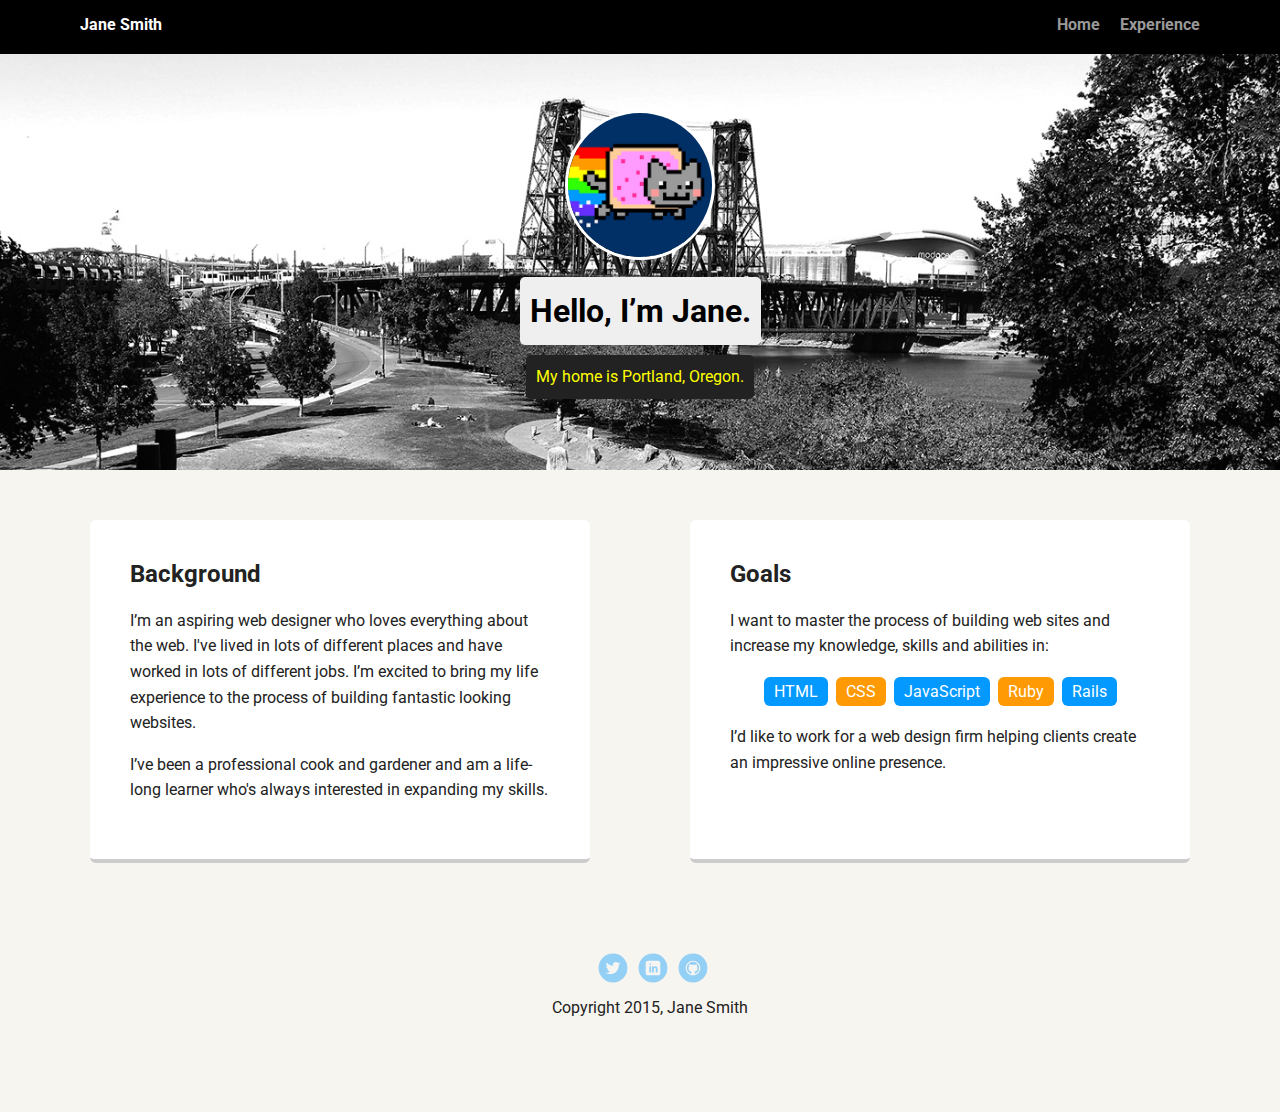
==== index.html @ 95b2ad78 "Added Treehouse starter project files" ====
<!doctype html>
<html lang="en">
<head>
  <meta charset="utf-8">
  <title>Jane Smith's Profile</title>
  <meta name="viewport" content="width=device-width, initial-scale=1.0">
  <link rel="stylesheet" href="styles.css">
  <link href="https://fonts.googleapis.com/css?family=Muli%7CRoboto:400,300,500,700,900" rel="stylesheet"></head>
  <body>

    <div class="main-nav">
        <ul class="nav">
          <li class="name">Jane Smith</li>
          <li><a href="#">Home</a></li>
          <li><a href="#">Experience</a></li>
        </ul>
    </div>

    <header>
      <img src="images/me.png" alt="Drawing of Jane Smith" class="profile-image">
      <h1 class="tag name">Hello, I’m Jane.</h1>
      <p class="tag location">My home is Portland, Oregon.</p>
    </header>

    <main class="flex">
      <div class="card">
        <h2>Background</h2>
        <p>I’m an aspiring web designer who loves everything about the web. I've lived in lots of different places and have worked in lots of different jobs. I’m excited to bring my life experience to the process of building fantastic looking websites.</p>
        <p>I’ve been a professional cook and gardener and am a life-long learner who's always interested in expanding my skills.</p>
      </div> 

      <div class="card">
        <h2>Goals</h2>
        <p>I want to master the process of building web sites and increase my knowledge, skills and abilities in:</p>
        <ul class="skills">
          <li>HTML</li>
          <li>CSS</li>
          <li>JavaScript</li>
          <li>Ruby</li>
          <li>Rails</li>
        </ul>
        <p>I’d like to work for a web design firm helping clients create an impressive online presence.</p>
      </div> 

    </main>
    <footer>
      <ul>
        <li><a href="#" class="social twitter">Twitter</a></li>
        <li><a href="#" class="social linkedin">LinkedIn</a></li>
        <li><a href="#" class="social github">Github</a></li>
      </ul>
      <p class="copyright">Copyright 2015, Jane Smith</p>
    </footer>
  </body>
  </html>
---- styles.css ----
/* Global Layout Set-up */
* { 
  box-sizing: border-box;
}
  
body {
  margin: 0;
  padding: 0;
  text-align: center;
  font-family: 'Roboto', sans-serif;
  color: #222;
  background: #f7f5f0;
}
/* Link Styles */

a {
  text-decoration: none;
  color: #999;
}
a:hover {
  color: #6633ff;
}

/* Section Styles */

.main-nav {
  width: 100%;
  background: black;
  min-height: 30px;
  padding: 10px;
  position: fixed;
  text-align: center;
}
.nav {
  display: flex;
  justify-content: space-around;
  font-weight: 700;
  list-style-type: none;
  margin: 0 auto;
  padding: 0;
}

.nav .name {
    display: block;
    margin-right: auto;
    color: white;
}
.nav li {
  padding: 5px 10px 10px 10px;
}
.nav a {
  transition: all .5s;
}
.nav a:hover {
  color: white
}

header {
  text-align: center;
  background: url('images/portland.jpg') no-repeat top center ;
  background-size: cover;
  overflow: hidden;
  padding-top: 60px;
}
header {
  line-height: 1.5;
}
header .profile-image {
  margin-top: 50px;
  width: 150px;
  height: 150px;
  border-radius: 50%;
  border: 3px solid white;
  transition: all .5s;
}
header .profile-image:hover {
  transform: scale(1.2) rotate(5deg);
}
.tag {
  background-color: #efefef;
  color: black;
  padding: 10px;
  border-radius: 5px;
  display: table;
  margin: 10px auto;
} 
.location {
  background-color: #222;
  color: yellow;
}
.card {
  margin: 30px;
  padding: 20px 40px 40px;
  max-width: 500px;
  text-align: left;
  background: #fff;
  border-bottom: 4px solid #ccc;
  border-radius: 6px;
  transition: all .5s;
}
.card:hover {
  border-color: #ff99ff;
}

ul.skills {
  padding: 0;
  text-align: center;
}

.skills li {
  border-radius: 6px;
  display: inline-block;
  background: #ff9904;
  color: white;
  padding: 5px 10px;
  margin: 2px;
}

.skills li:nth-child(odd) {
  background: #0399ff;
}

footer {
  width: 100%;
  min-height: 30px;
  padding: 20px 0 40px 20px;
}

footer .copyright {
  top: -8px;
  font-size: .75em;
}

footer ul {
  list-style-type: none;
  margin: 0;
  padding: 0;
}

footer ul li {
  display: inline-block;
}

a.social {
  display: inline-block;
  text-indent: -9999px;
  margin-left: 5px;
  width: 30px;
  height: 30px;
  background-size: 30px 30px;
  opacity: .4;
  transition: all .5s;
}
a.twitter {
  background-image: url(images/twitter.svg);
}
a.linkedin {
  background-image: url(images/linkedin.svg);
}
a.github {
  background-image: url(images/github.svg);
}
a.social:hover {
  opacity: 1;
}
.clearfix {
  clear: both;
}

/* Styles for larger screens */
@media screen and (min-width: 720px) {
  
  .flex {
      display: -ms-flexbox;      /* TWEENER - IE 10 */
      display: flex; 
      max-width: 1200px;
      -ms-flex-pack: distribute;
      justify-content: space-around;
      margin: 0 auto;
  }

  header {
    min-height: 470px;
  }

  .nav {
    max-width: 1200px;
    padding: 0 30px;
  }


  main {
    padding-top: 20px;
  }

  main p {
    line-height: 1.6em;
  }

  footer {
    font-size: 1.3em;
    max-width: 1200px;
    margin: 40px auto;
  }

}
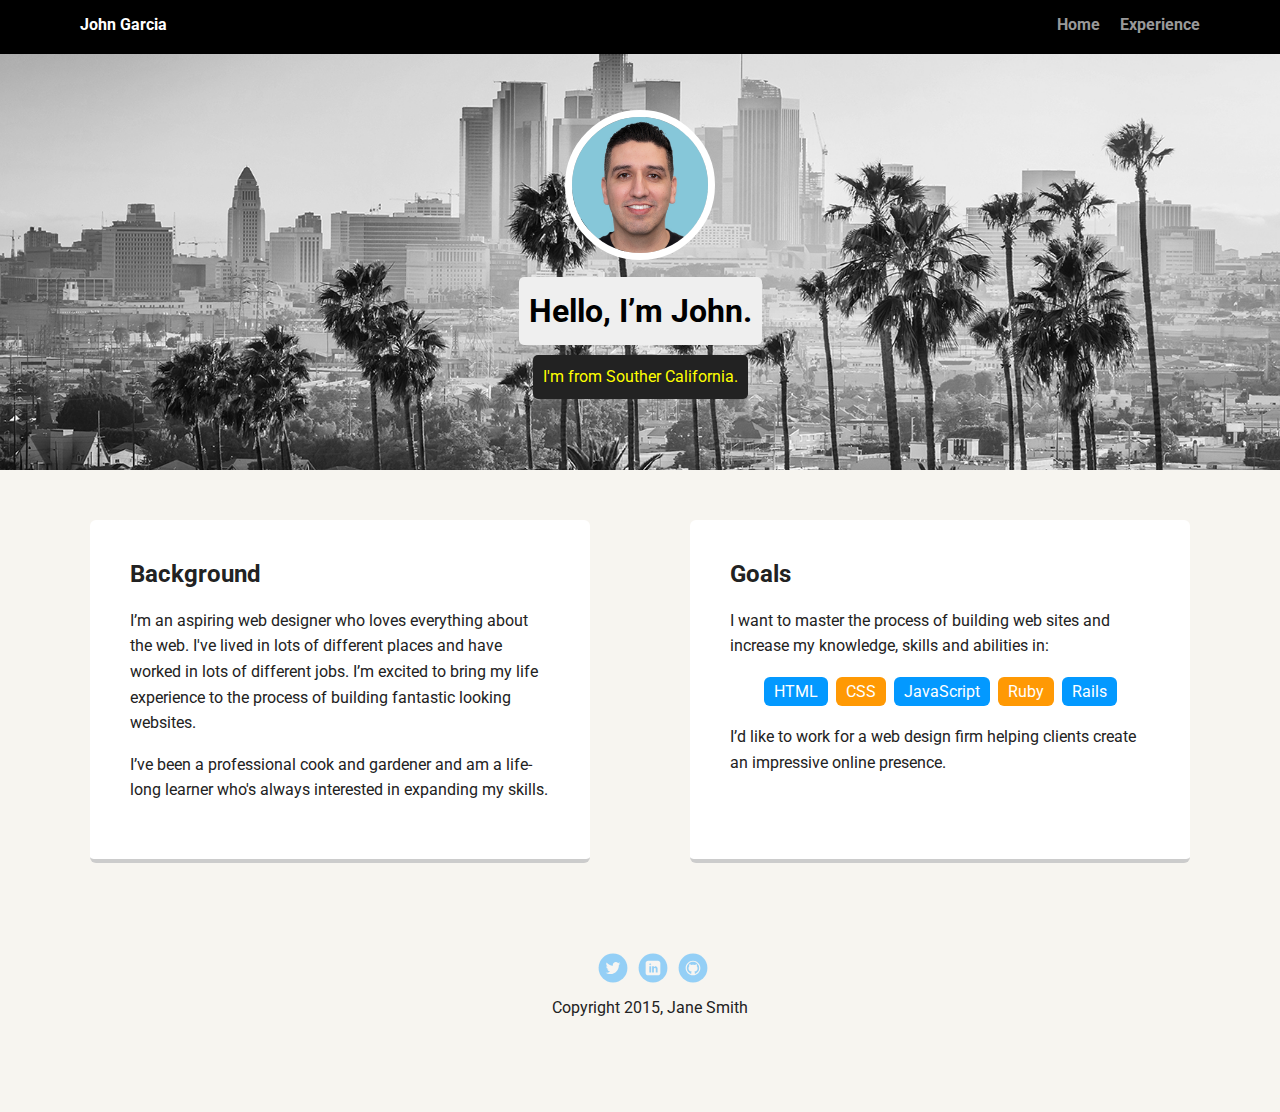
==== commit 1491625e: "Updated header profile and background images.  Updated header and nav text." ====
--- a/index.html
+++ b/index.html
@@ -10,16 +10,16 @@
 
     <div class="main-nav">
         <ul class="nav">
-          <li class="name">Jane Smith</li>
+          <li class="name">John Garcia</li>
           <li><a href="#">Home</a></li>
           <li><a href="#">Experience</a></li>
         </ul>
     </div>
 
     <header>
-      <img src="images/me.png" alt="Drawing of Jane Smith" class="profile-image">
-      <h1 class="tag name">Hello, I’m Jane.</h1>
-      <p class="tag location">My home is Portland, Oregon.</p>
+      <img src="images/profile-pic.jpg" alt="Picture of John Garcia" class="profile-image">
+      <h1 class="tag name">Hello, I’m John.</h1>
+      <p class="tag location">I'm from Souther California.</p>
     </header>
 
     <main class="flex">
--- a/styles.css
+++ b/styles.css
@@ -57,7 +57,7 @@
 
 header {
   text-align: center;
-  background: url('images/portland.jpg') no-repeat top center ;
+  background: url('images/city.jpg') no-repeat top center ;
   background-size: cover;
   overflow: hidden;
   padding-top: 60px;
@@ -70,7 +70,7 @@
   width: 150px;
   height: 150px;
   border-radius: 50%;
-  border: 3px solid white;
+  border: 7px solid white;
   transition: all .5s;
 }
 header .profile-image:hover {
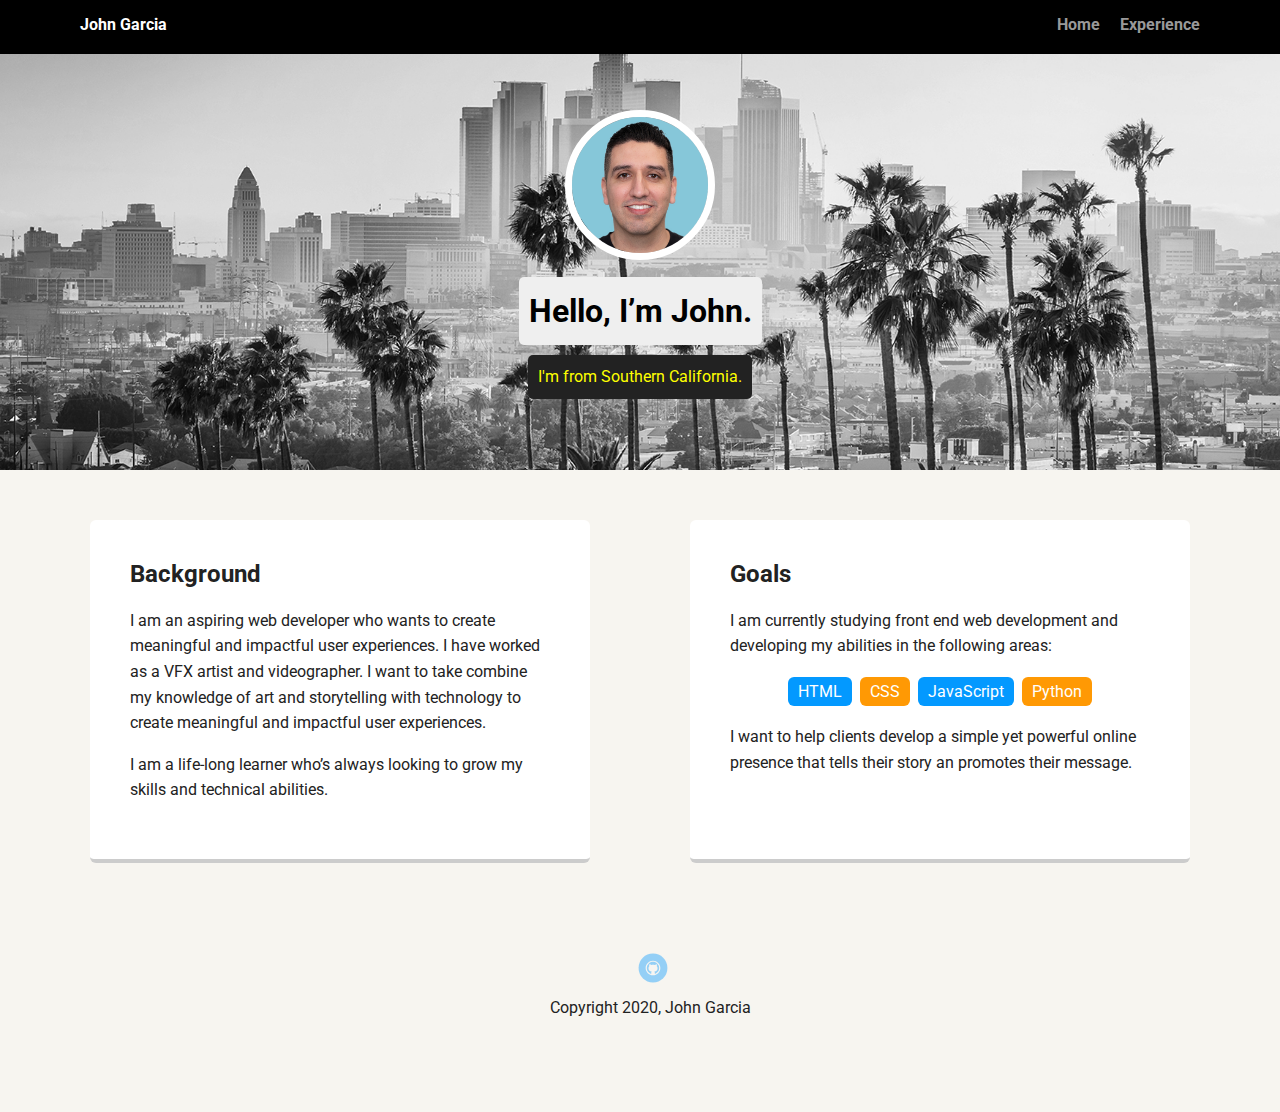
==== commit 0e35a2c5: "Updated index.html with new text" ====
--- a/index.html
+++ b/index.html
@@ -2,7 +2,7 @@
 <html lang="en">
 <head>
   <meta charset="utf-8">
-  <title>Jane Smith's Profile</title>
+  <title>John Garcia's Profile</title>
   <meta name="viewport" content="width=device-width, initial-scale=1.0">
   <link rel="stylesheet" href="styles.css">
   <link href="https://fonts.googleapis.com/css?family=Muli%7CRoboto:400,300,500,700,900" rel="stylesheet"></head>
@@ -19,37 +19,34 @@
     <header>
       <img src="images/profile-pic.jpg" alt="Picture of John Garcia" class="profile-image">
       <h1 class="tag name">Hello, I’m John.</h1>
-      <p class="tag location">I'm from Souther California.</p>
+      <p class="tag location">I'm from Southern California.</p>
     </header>
 
     <main class="flex">
       <div class="card">
         <h2>Background</h2>
-        <p>I’m an aspiring web designer who loves everything about the web. I've lived in lots of different places and have worked in lots of different jobs. I’m excited to bring my life experience to the process of building fantastic looking websites.</p>
-        <p>I’ve been a professional cook and gardener and am a life-long learner who's always interested in expanding my skills.</p>
+        <p>I am an aspiring web developer who wants to create meaningful and impactful user experiences.  I have worked as a VFX artist and videographer.  I want to take combine my knowledge of art and storytelling with technology to create meaningful and impactful user experiences.</p>  
+        <p>I am a life-long learner who’s always looking to grow my skills and technical abilities.</p>
       </div> 
 
       <div class="card">
         <h2>Goals</h2>
-        <p>I want to master the process of building web sites and increase my knowledge, skills and abilities in:</p>
+        <p>I am currently studying front end web development and developing my abilities in the following areas:</p>
         <ul class="skills">
           <li>HTML</li>
           <li>CSS</li>
           <li>JavaScript</li>
-          <li>Ruby</li>
-          <li>Rails</li>
+          <li>Python</li>
         </ul>
-        <p>I’d like to work for a web design firm helping clients create an impressive online presence.</p>
+        <p>I want to help clients develop a simple yet powerful online presence that tells their story an promotes their message.</p>
       </div> 
 
     </main>
     <footer>
       <ul>
-        <li><a href="#" class="social twitter">Twitter</a></li>
-        <li><a href="#" class="social linkedin">LinkedIn</a></li>
-        <li><a href="#" class="social github">Github</a></li>
+        <li><a href="https://github.com/jgarcia-dev" class="social github">Github</a></li>
       </ul>
-      <p class="copyright">Copyright 2015, Jane Smith</p>
+      <p class="copyright">Copyright 2020, John Garcia</p>
     </footer>
   </body>
   </html>
